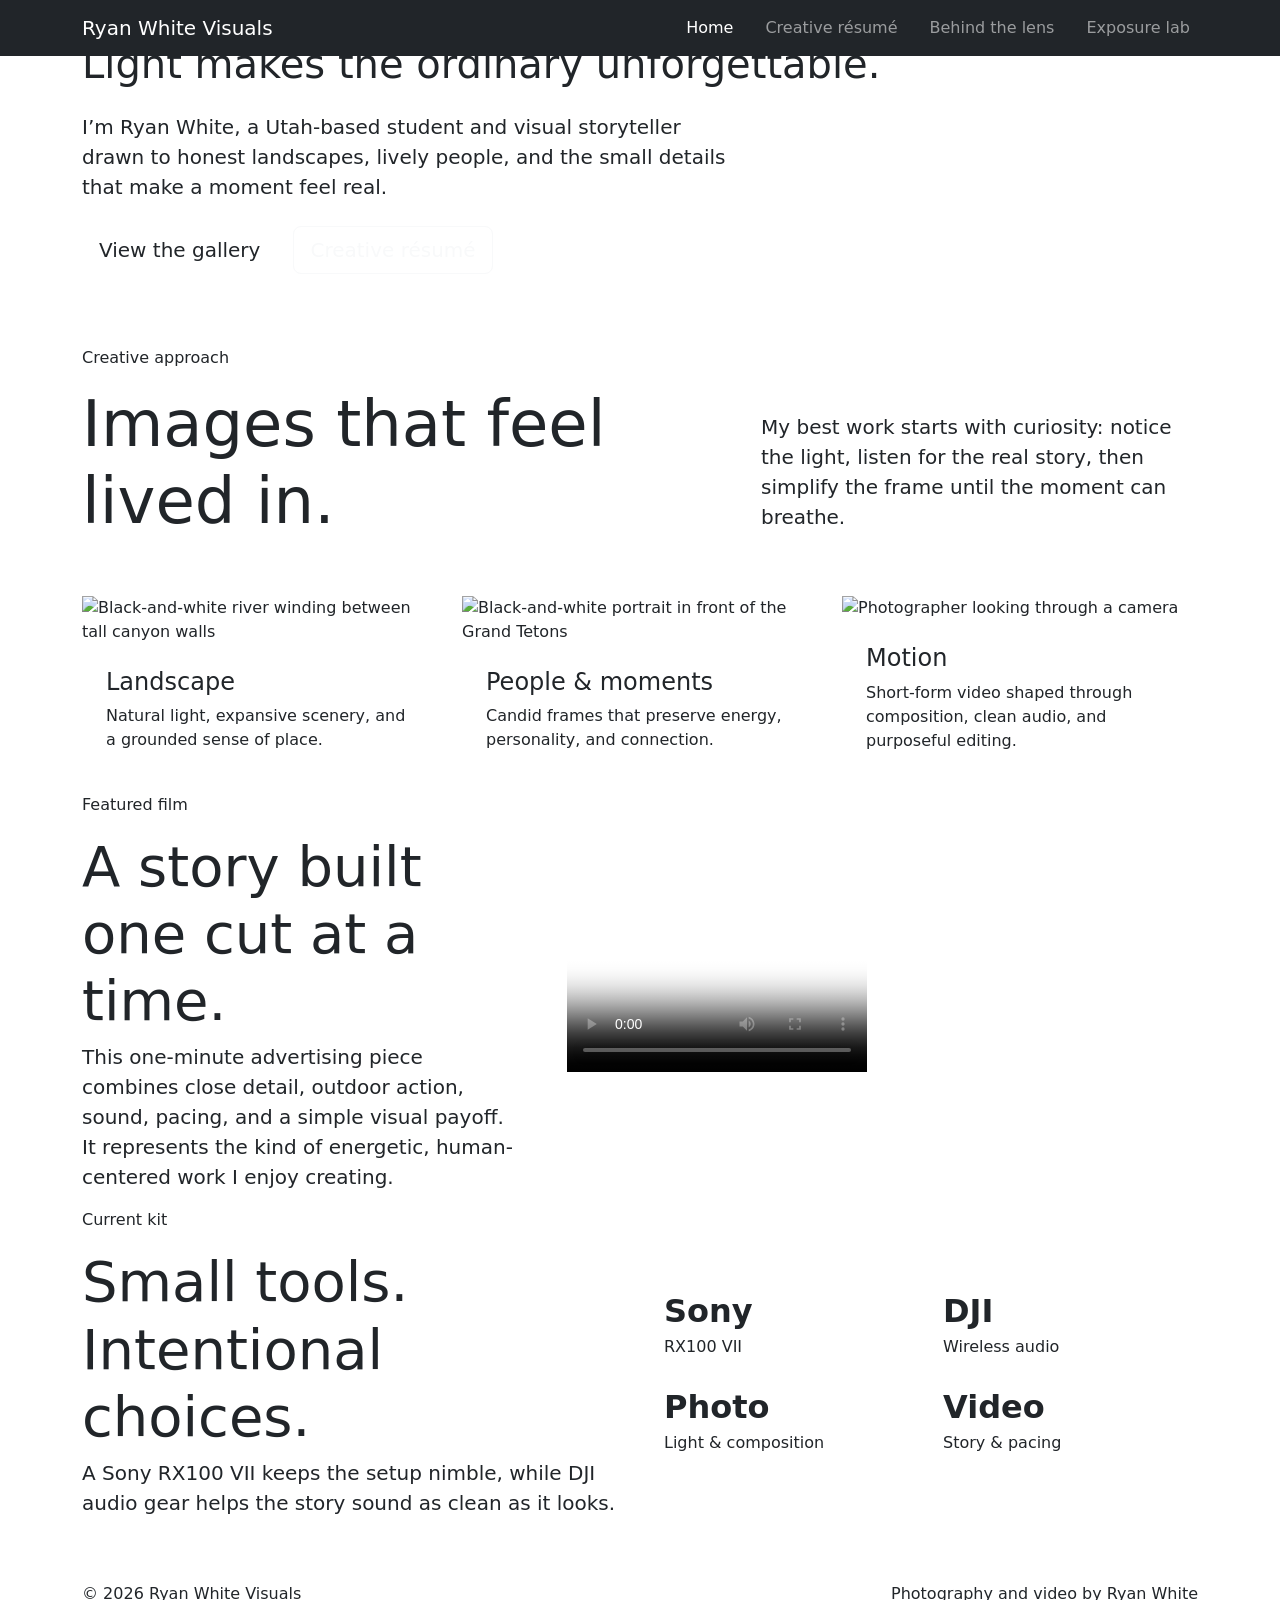
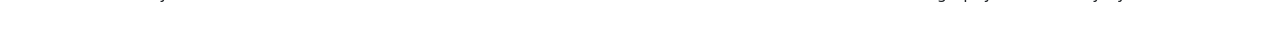
==== index.html @ 36de64af "Add files via upload" ====
<!doctype html>
<html lang="en">
<head>
  <meta charset="utf-8">
  <meta name="viewport" content="width=device-width, initial-scale=1">
  <meta name="description" content="Ryan White's photography and videography portfolio.">
  <title>Ryan White | Visual Storyteller</title>
  <link rel="preconnect" href="https://fonts.googleapis.com">
  <link rel="preconnect" href="https://fonts.gstatic.com" crossorigin>
  <link href="https://fonts.googleapis.com/css2?family=Cormorant+Garamond:wght@600;700&family=Inter:wght@400;600;800&display=swap" rel="stylesheet">
  <link href="https://cdn.jsdelivr.net/npm/bootstrap@5.3.3/dist/css/bootstrap.min.css" rel="stylesheet">
  <link rel="stylesheet" href="css/styles.css">
</head>
<body>
  <nav class="navbar navbar-expand-lg navbar-dark bg-dark fixed-top">
    <div class="container">
      <a class="navbar-brand" href="index.html">Ryan White Visuals</a>
      <button class="navbar-toggler" type="button" data-bs-toggle="collapse" data-bs-target="#mainNav" aria-controls="mainNav" aria-expanded="false" aria-label="Toggle navigation"><span class="navbar-toggler-icon"></span></button>
      <div class="collapse navbar-collapse" id="mainNav">
        <ul class="navbar-nav ms-auto gap-lg-3">
          <li class="nav-item"><a class="nav-link active" href="index.html">Home</a></li>
          <li class="nav-item"><a class="nav-link" href="resume.html">Creative résumé</a></li>
          <li class="nav-item"><a class="nav-link" href="scratch.html">Behind the lens</a></li>
          <li class="nav-item"><a class="nav-link" href="app.html">Exposure lab</a></li>
        </ul>
      </div>
    </div>
  </nav>

  <header class="hero">
    <div class="container pb-5 mb-4">
      <p class="eyebrow mb-3">Photography · Film · Story</p>
      <h1>Light makes the ordinary unforgettable.</h1>
      <p class="lead mt-4 col-lg-7">I’m Ryan White, a Utah-based student and visual storyteller drawn to honest landscapes, lively people, and the small details that make a moment feel real.</p>
      <div class="d-flex flex-wrap gap-3 mt-4">
        <a class="btn btn-rust btn-lg" href="scratch.html#gallery">View the gallery</a>
        <a class="btn btn-outline-light btn-lg" href="resume.html">Creative résumé</a>
      </div>
    </div>
  </header>

  <main>
    <section class="section-pad">
      <div class="container">
        <div class="row g-5 align-items-end mb-5">
          <div class="col-lg-7"><p class="eyebrow">Creative approach</p><h2 class="display-3 display-serif">Images that feel lived in.</h2></div>
          <div class="col-lg-5"><p class="lead">My best work starts with curiosity: notice the light, listen for the real story, then simplify the frame until the moment can breathe.</p></div>
        </div>
        <div class="row g-4">
          <div class="col-md-4"><article class="project-card"><img src="assets/canyon-river.jpg" class="card-img-top" alt="Black-and-white river winding between tall canyon walls"><div class="card-body p-4"><h3 class="h4">Landscape</h3><p>Natural light, expansive scenery, and a grounded sense of place.</p></div></article></div>
          <div class="col-md-4"><article class="project-card"><img src="assets/teton-portrait.jpg" class="card-img-top" alt="Black-and-white portrait in front of the Grand Tetons"><div class="card-body p-4"><h3 class="h4">People & moments</h3><p>Candid frames that preserve energy, personality, and connection.</p></div></article></div>
          <div class="col-md-4"><article class="project-card"><img src="assets/photographer.jpg" class="card-img-top" alt="Photographer looking through a camera"><div class="card-body p-4"><h3 class="h4">Motion</h3><p>Short-form video shaped through composition, clean audio, and purposeful editing.</p></div></article></div>
        </div>
      </div>
    </section>

    <section class="section-pad dark-section">
      <div class="container">
        <div class="row g-5 align-items-center">
          <div class="col-lg-5"><p class="eyebrow">Featured film</p><h2 class="display-4 display-serif">A story built one cut at a time.</h2><p class="lead">This one-minute advertising piece combines close detail, outdoor action, sound, pacing, and a simple visual payoff. It represents the kind of energetic, human-centered work I enjoy creating.</p></div>
          <div class="col-lg-7"><div class="film-frame"><video controls preload="metadata" poster="assets/canyon-river.jpg"><source src="assets/adventure-film.mp4" type="video/mp4">Your browser does not support embedded video.</video></div></div>
        </div>
      </div>
    </section>

    <section class="section-pad">
      <div class="container">
        <div class="row g-5 align-items-center">
          <div class="col-lg-6"><p class="eyebrow">Current kit</p><h2 class="display-4 display-serif">Small tools. Intentional choices.</h2><p class="lead">A Sony RX100 VII keeps the setup nimble, while DJI audio gear helps the story sound as clean as it looks.</p></div>
          <div class="col-lg-6"><div class="row g-4"><div class="col-6 metric"><div class="fs-2 fw-bold">Sony</div><div>RX100 VII</div></div><div class="col-6 metric"><div class="fs-2 fw-bold">DJI</div><div>Wireless audio</div></div><div class="col-6 metric"><div class="fs-2 fw-bold">Photo</div><div>Light & composition</div></div><div class="col-6 metric"><div class="fs-2 fw-bold">Video</div><div>Story & pacing</div></div></div></div>
        </div>
      </div>
    </section>
  </main>

  <footer class="py-5"><div class="container d-flex flex-wrap justify-content-between gap-3"><span>© 2026 Ryan White Visuals</span><span>Photography and video by Ryan White</span></div></footer>
  <script src="https://cdn.jsdelivr.net/npm/bootstrap@5.3.3/dist/js/bootstrap.bundle.min.js"></script>
</body>
</html>
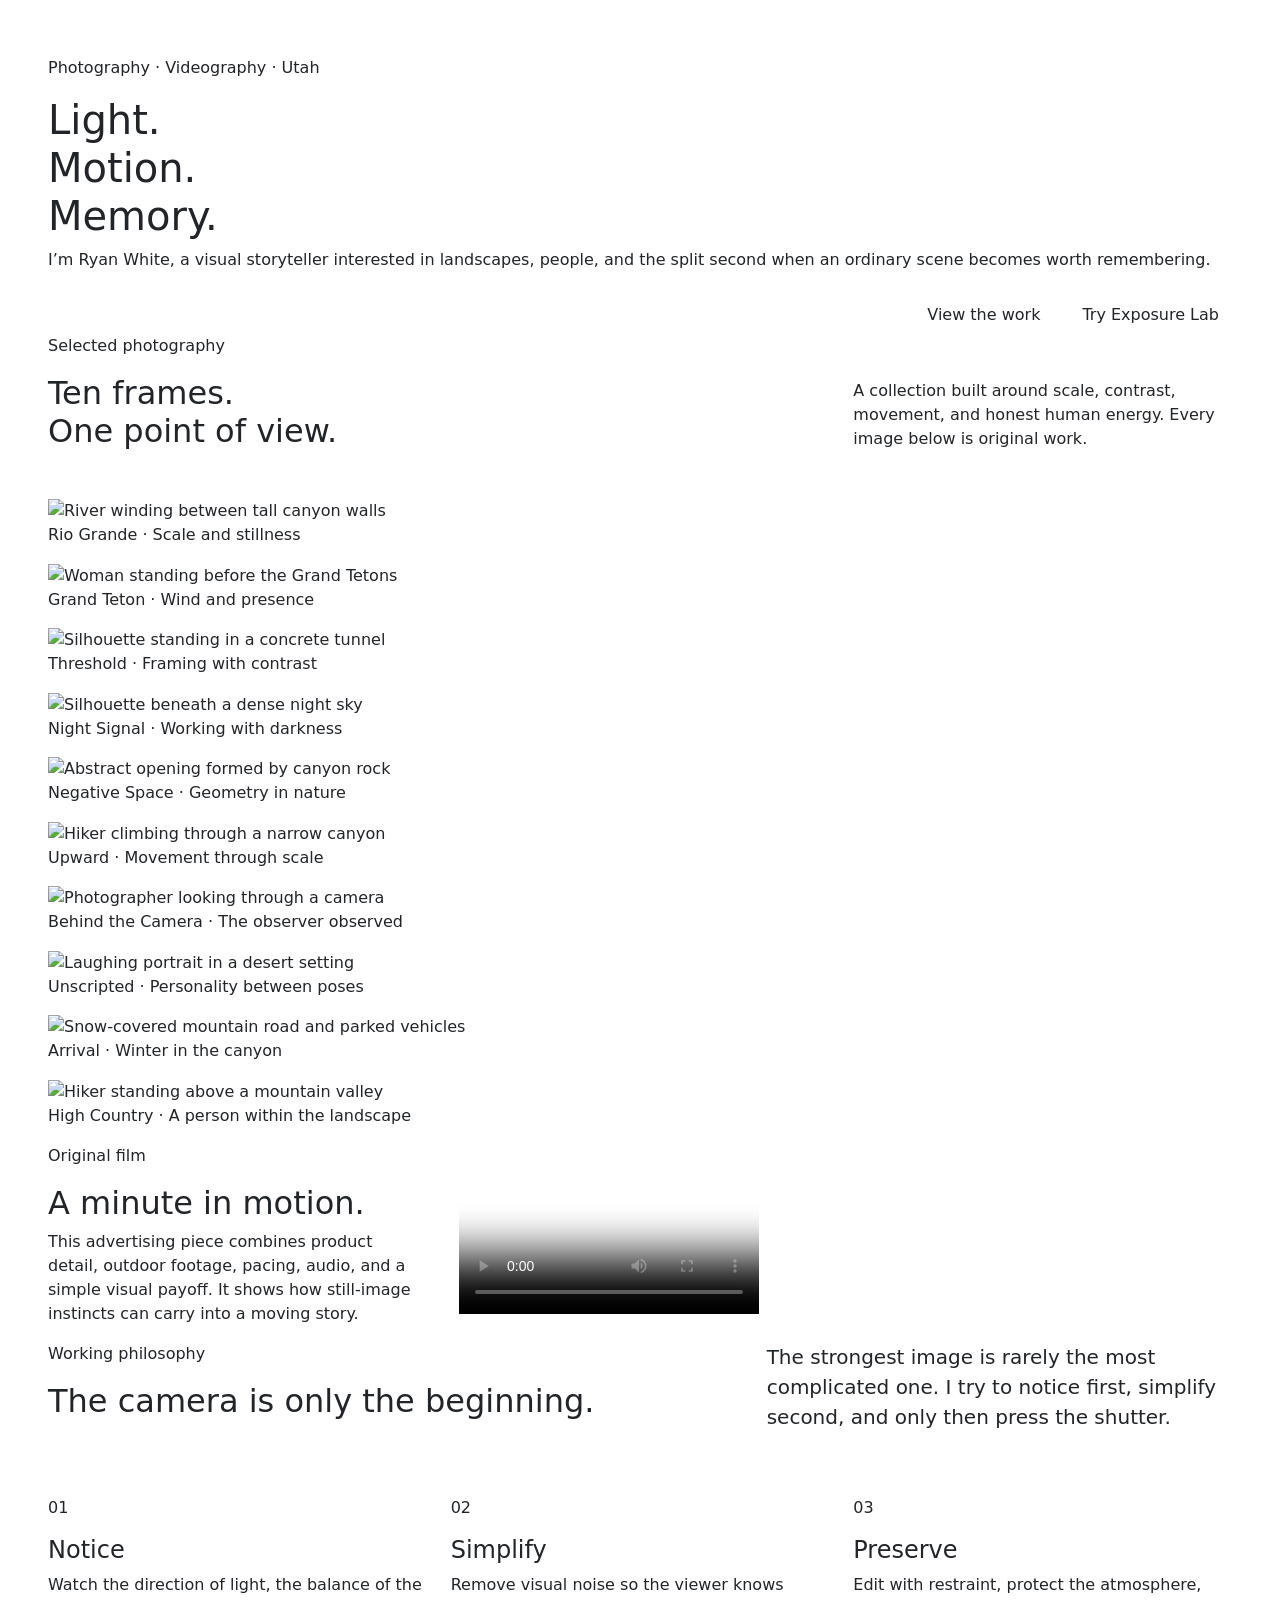
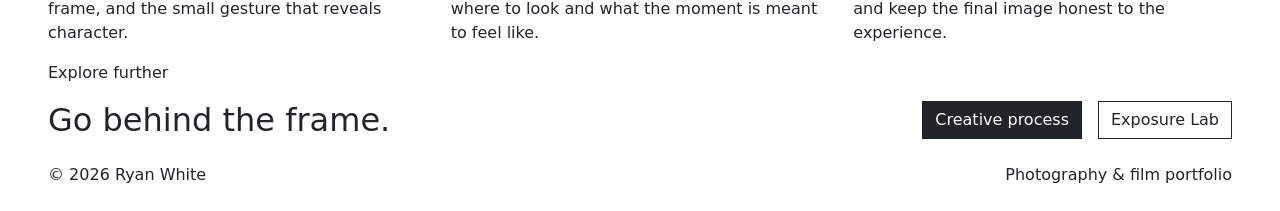
==== commit c04e53dc: "Add files via upload" ====
--- a/index.html
+++ b/index.html
@@ -3,77 +3,120 @@
 <head>
   <meta charset="utf-8">
   <meta name="viewport" content="width=device-width, initial-scale=1">
-  <meta name="description" content="Ryan White's photography and videography portfolio.">
-  <title>Ryan White | Visual Storyteller</title>
+  <meta name="description" content="Ryan White's black-and-white photography and videography portfolio.">
+  <title>Ryan White | Photography & Film</title>
   <link rel="preconnect" href="https://fonts.googleapis.com">
   <link rel="preconnect" href="https://fonts.gstatic.com" crossorigin>
-  <link href="https://fonts.googleapis.com/css2?family=Cormorant+Garamond:wght@600;700&family=Inter:wght@400;600;800&display=swap" rel="stylesheet">
+  <link href="https://fonts.googleapis.com/css2?family=Bodoni+Moda:opsz,wght@6..96,500;6..96,600&family=Inter:wght@400;600;800&display=swap" rel="stylesheet">
   <link href="https://cdn.jsdelivr.net/npm/bootstrap@5.3.3/dist/css/bootstrap.min.css" rel="stylesheet">
   <link rel="stylesheet" href="css/styles.css">
 </head>
 <body>
-  <nav class="navbar navbar-expand-lg navbar-dark bg-dark fixed-top">
-    <div class="container">
-      <a class="navbar-brand" href="index.html">Ryan White Visuals</a>
+  <nav class="navbar navbar-expand-lg navbar-dark site-nav">
+    <div class="container-fluid px-lg-5">
+      <a class="navbar-brand" href="index.html">RYAN WHITE</a>
       <button class="navbar-toggler" type="button" data-bs-toggle="collapse" data-bs-target="#mainNav" aria-controls="mainNav" aria-expanded="false" aria-label="Toggle navigation"><span class="navbar-toggler-icon"></span></button>
       <div class="collapse navbar-collapse" id="mainNav">
-        <ul class="navbar-nav ms-auto gap-lg-3">
-          <li class="nav-item"><a class="nav-link active" href="index.html">Home</a></li>
-          <li class="nav-item"><a class="nav-link" href="resume.html">Creative résumé</a></li>
-          <li class="nav-item"><a class="nav-link" href="scratch.html">Behind the lens</a></li>
-          <li class="nav-item"><a class="nav-link" href="app.html">Exposure lab</a></li>
+        <ul class="navbar-nav ms-auto gap-lg-4">
+          <li class="nav-item"><a class="nav-link active" href="index.html">Portfolio</a></li>
+          <li class="nav-item"><a class="nav-link" href="resume.html">Résumé</a></li>
+          <li class="nav-item"><a class="nav-link" href="scratch.html">Process</a></li>
+          <li class="nav-item"><a class="nav-link" href="app.html">Exposure Lab</a></li>
         </ul>
       </div>
     </div>
   </nav>
 
   <header class="hero">
-    <div class="container pb-5 mb-4">
-      <p class="eyebrow mb-3">Photography · Film · Story</p>
-      <h1>Light makes the ordinary unforgettable.</h1>
-      <p class="lead mt-4 col-lg-7">I’m Ryan White, a Utah-based student and visual storyteller drawn to honest landscapes, lively people, and the small details that make a moment feel real.</p>
-      <div class="d-flex flex-wrap gap-3 mt-4">
-        <a class="btn btn-rust btn-lg" href="scratch.html#gallery">View the gallery</a>
-        <a class="btn btn-outline-light btn-lg" href="resume.html">Creative résumé</a>
+    <div class="container-fluid px-lg-5 hero-copy">
+      <p class="eyebrow">Photography · Videography · Utah</p>
+      <h1>Light.<br>Motion.<br>Memory.</h1>
+      <p class="hero-intro">I’m Ryan White, a visual storyteller interested in landscapes, people, and the split second when an ordinary scene becomes worth remembering.</p>
+      <div class="d-flex flex-wrap justify-content-end gap-3 mt-4">
+        <a class="btn btn-white" href="#work">View the work</a>
+        <a class="btn btn-outline-white" href="app.html">Try Exposure Lab</a>
       </div>
     </div>
   </header>
 
   <main>
-    <section class="section-pad">
-      <div class="container">
-        <div class="row g-5 align-items-end mb-5">
-          <div class="col-lg-7"><p class="eyebrow">Creative approach</p><h2 class="display-3 display-serif">Images that feel lived in.</h2></div>
-          <div class="col-lg-5"><p class="lead">My best work starts with curiosity: notice the light, listen for the real story, then simplify the frame until the moment can breathe.</p></div>
+    <section class="section-pad" id="work">
+      <div class="container-fluid px-lg-5">
+        <div class="row g-4 align-items-end mb-5">
+          <div class="col-lg-8"><p class="eyebrow">Selected photography</p><h2 class="display-editorial mb-0">Ten frames.<br>One point of view.</h2></div>
+          <div class="col-lg-4"><p class="text-soft mb-0">A collection built around scale, contrast, movement, and honest human energy. Every image below is original work.</p></div>
         </div>
-        <div class="row g-4">
-          <div class="col-md-4"><article class="project-card"><img src="assets/canyon-river.jpg" class="card-img-top" alt="Black-and-white river winding between tall canyon walls"><div class="card-body p-4"><h3 class="h4">Landscape</h3><p>Natural light, expansive scenery, and a grounded sense of place.</p></div></article></div>
-          <div class="col-md-4"><article class="project-card"><img src="assets/teton-portrait.jpg" class="card-img-top" alt="Black-and-white portrait in front of the Grand Tetons"><div class="card-body p-4"><h3 class="h4">People & moments</h3><p>Candid frames that preserve energy, personality, and connection.</p></div></article></div>
-          <div class="col-md-4"><article class="project-card"><img src="assets/photographer.jpg" class="card-img-top" alt="Photographer looking through a camera"><div class="card-body p-4"><h3 class="h4">Motion</h3><p>Short-form video shaped through composition, clean audio, and purposeful editing.</p></div></article></div>
+
+        <div class="portfolio-grid">
+          <figure class="portfolio-item wide"><img src="assets/canyon-river.jpg" alt="River winding between tall canyon walls"><figcaption>Rio Grande · Scale and stillness</figcaption></figure>
+          <figure class="portfolio-item narrow"><img src="assets/teton-portrait.jpg" alt="Woman standing before the Grand Tetons"><figcaption>Grand Teton · Wind and presence</figcaption></figure>
+
+          <figure class="portfolio-item narrow"><img src="assets/tunnel-silhouette.jpg" alt="Silhouette standing in a concrete tunnel"><figcaption>Threshold · Framing with contrast</figcaption></figure>
+          <figure class="portfolio-item wide"><img src="assets/starfield.jpg" alt="Silhouette beneath a dense night sky"><figcaption>Night Signal · Working with darkness</figcaption></figure>
+
+          <figure class="portfolio-item half"><img src="assets/rock-abstract.jpg" alt="Abstract opening formed by canyon rock"><figcaption>Negative Space · Geometry in nature</figcaption></figure>
+          <figure class="portfolio-item half"><img src="assets/canyon-hike.jpg" alt="Hiker climbing through a narrow canyon"><figcaption>Upward · Movement through scale</figcaption></figure>
+
+          <figure class="portfolio-item wide"><img src="assets/photographer.jpg" alt="Photographer looking through a camera"><figcaption>Behind the Camera · The observer observed</figcaption></figure>
+          <figure class="portfolio-item narrow"><img src="assets/desert-portrait.jpg" alt="Laughing portrait in a desert setting"><figcaption>Unscripted · Personality between poses</figcaption></figure>
+
+          <figure class="portfolio-item narrow"><img class="top" src="assets/winter-road.jpg" alt="Snow-covered mountain road and parked vehicles"><figcaption>Arrival · Winter in the canyon</figcaption></figure>
+          <figure class="portfolio-item wide"><img class="low" src="assets/mountain-portrait.jpg" alt="Hiker standing above a mountain valley"><figcaption>High Country · A person within the landscape</figcaption></figure>
         </div>
       </div>
     </section>
 
-    <section class="section-pad dark-section">
-      <div class="container">
+    <section class="section-pad section-line" id="film">
+      <div class="container-fluid px-lg-5">
         <div class="row g-5 align-items-center">
-          <div class="col-lg-5"><p class="eyebrow">Featured film</p><h2 class="display-4 display-serif">A story built one cut at a time.</h2><p class="lead">This one-minute advertising piece combines close detail, outdoor action, sound, pacing, and a simple visual payoff. It represents the kind of energetic, human-centered work I enjoy creating.</p></div>
-          <div class="col-lg-7"><div class="film-frame"><video controls preload="metadata" poster="assets/canyon-river.jpg"><source src="assets/adventure-film.mp4" type="video/mp4">Your browser does not support embedded video.</video></div></div>
+          <div class="col-lg-4">
+            <p class="eyebrow">Original film</p>
+            <h2 class="display-editorial">A minute in motion.</h2>
+            <p class="text-soft">This advertising piece combines product detail, outdoor footage, pacing, audio, and a simple visual payoff. It shows how still-image instincts can carry into a moving story.</p>
+          </div>
+          <div class="col-lg-8">
+            <div class="film-shell">
+              <video controls preload="metadata" poster="assets/canyon-river.jpg">
+                <source src="assets/adventure-film.mp4" type="video/mp4">
+                Your browser does not support embedded video.
+              </video>
+            </div>
+          </div>
         </div>
       </div>
     </section>
 
-    <section class="section-pad">
-      <div class="container">
-        <div class="row g-5 align-items-center">
-          <div class="col-lg-6"><p class="eyebrow">Current kit</p><h2 class="display-4 display-serif">Small tools. Intentional choices.</h2><p class="lead">A Sony RX100 VII keeps the setup nimble, while DJI audio gear helps the story sound as clean as it looks.</p></div>
-          <div class="col-lg-6"><div class="row g-4"><div class="col-6 metric"><div class="fs-2 fw-bold">Sony</div><div>RX100 VII</div></div><div class="col-6 metric"><div class="fs-2 fw-bold">DJI</div><div>Wireless audio</div></div><div class="col-6 metric"><div class="fs-2 fw-bold">Photo</div><div>Light & composition</div></div><div class="col-6 metric"><div class="fs-2 fw-bold">Video</div><div>Story & pacing</div></div></div></div>
+    <section class="section-pad section-line">
+      <div class="container-fluid px-lg-5">
+        <div class="row g-5 mb-5">
+          <div class="col-lg-7"><p class="eyebrow">Working philosophy</p><h2 class="display-editorial">The camera is only the beginning.</h2></div>
+          <div class="col-lg-5"><p class="text-soft fs-5">The strongest image is rarely the most complicated one. I try to notice first, simplify second, and only then press the shutter.</p></div>
+        </div>
+        <div class="row g-4">
+          <div class="col-md-4 manifesto-item"><div class="manifesto-number">01</div><h3 class="h4 mt-3">Notice</h3><p class="text-soft">Watch the direction of light, the balance of the frame, and the small gesture that reveals character.</p></div>
+          <div class="col-md-4 manifesto-item"><div class="manifesto-number">02</div><h3 class="h4 mt-3">Simplify</h3><p class="text-soft">Remove visual noise so the viewer knows where to look and what the moment is meant to feel like.</p></div>
+          <div class="col-md-4 manifesto-item"><div class="manifesto-number">03</div><h3 class="h4 mt-3">Preserve</h3><p class="text-soft">Edit with restraint, protect the atmosphere, and keep the final image honest to the experience.</p></div>
+        </div>
+      </div>
+    </section>
+
+    <section class="contact-strip">
+      <div class="container-fluid px-lg-5 d-lg-flex justify-content-between align-items-end gap-5">
+        <div><p class="eyebrow">Explore further</p><h2 class="display-editorial mb-0">Go behind the frame.</h2></div>
+        <div class="d-flex flex-wrap gap-3 mt-4 mt-lg-0">
+          <a class="btn btn-dark rounded-0" href="scratch.html">Creative process</a>
+          <a class="btn btn-outline-dark rounded-0" href="app.html">Exposure Lab</a>
         </div>
       </div>
     </section>
   </main>
 
-  <footer class="py-5"><div class="container d-flex flex-wrap justify-content-between gap-3"><span>© 2026 Ryan White Visuals</span><span>Photography and video by Ryan White</span></div></footer>
+  <footer class="py-4">
+    <div class="container-fluid px-lg-5 d-flex flex-wrap justify-content-between gap-2">
+      <span>© 2026 Ryan White</span><span>Photography & film portfolio</span>
+    </div>
+  </footer>
   <script src="https://cdn.jsdelivr.net/npm/bootstrap@5.3.3/dist/js/bootstrap.bundle.min.js"></script>
 </body>
 </html>
+
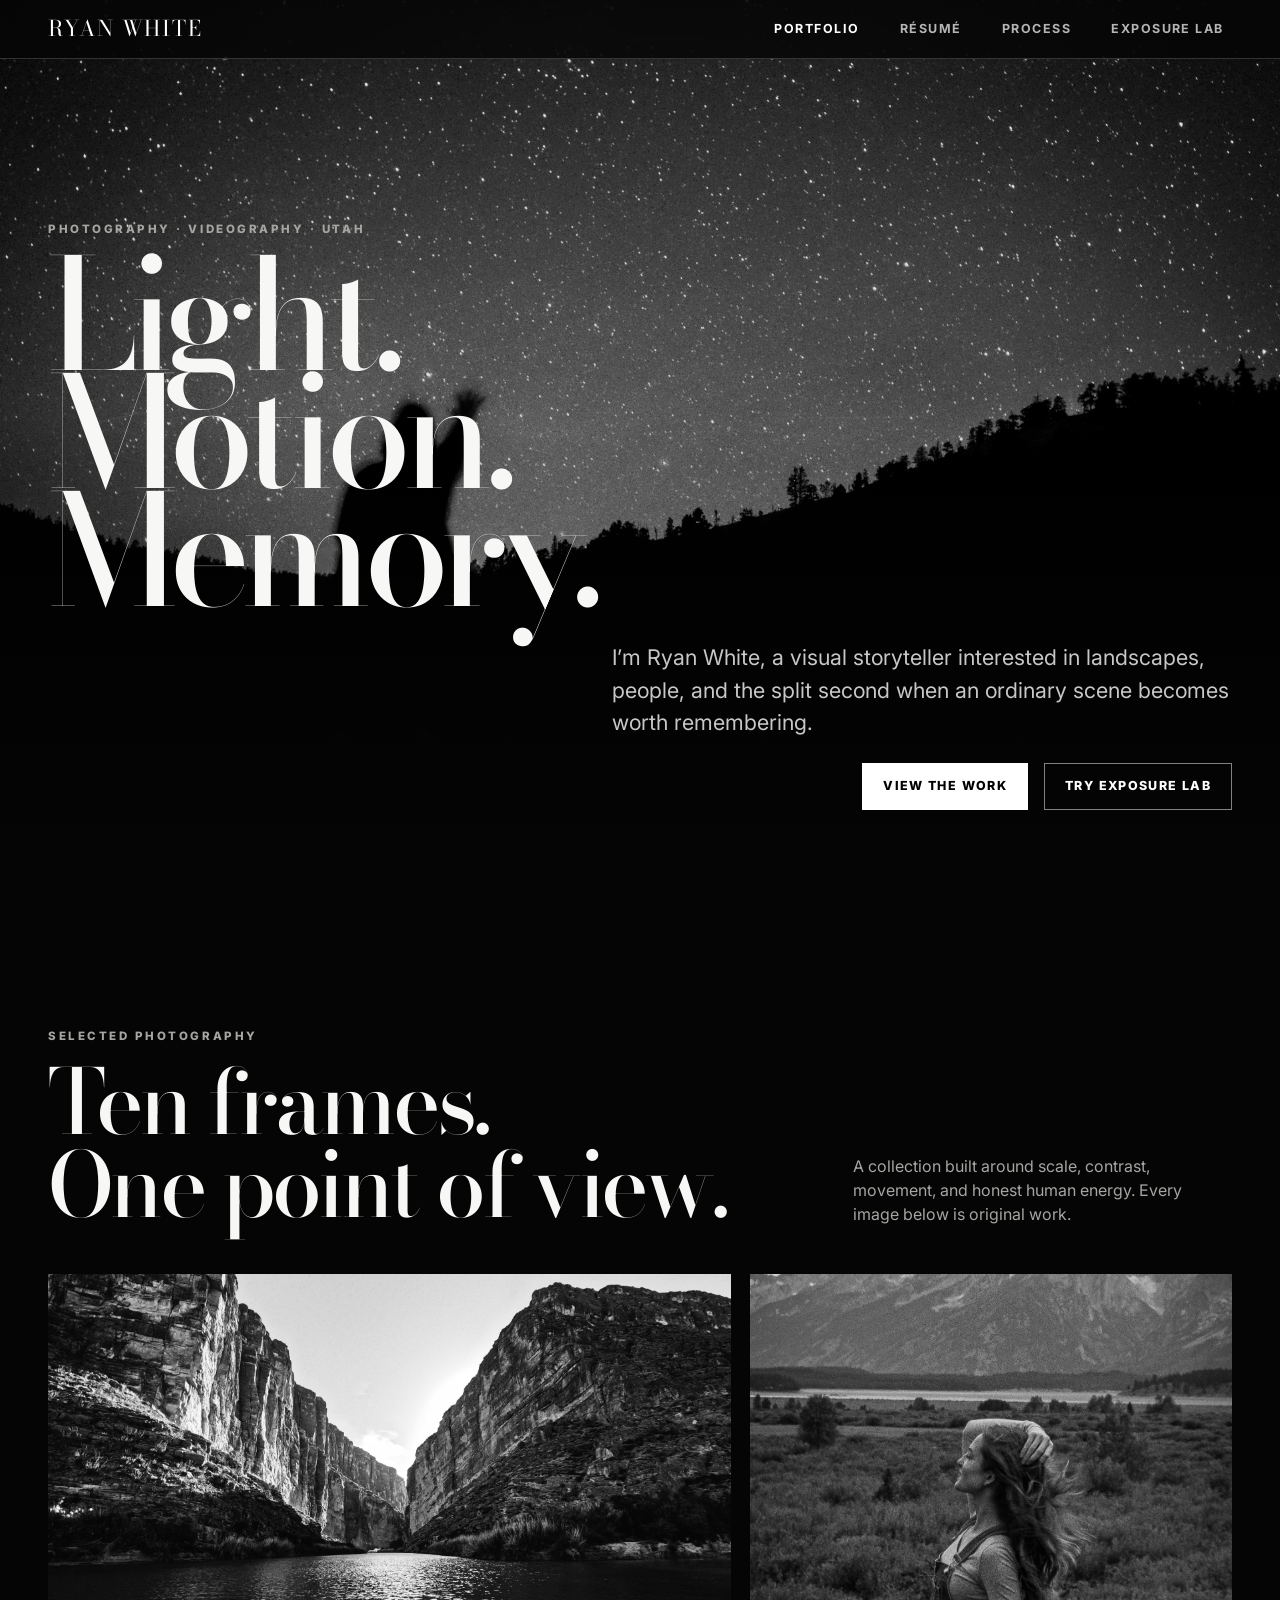
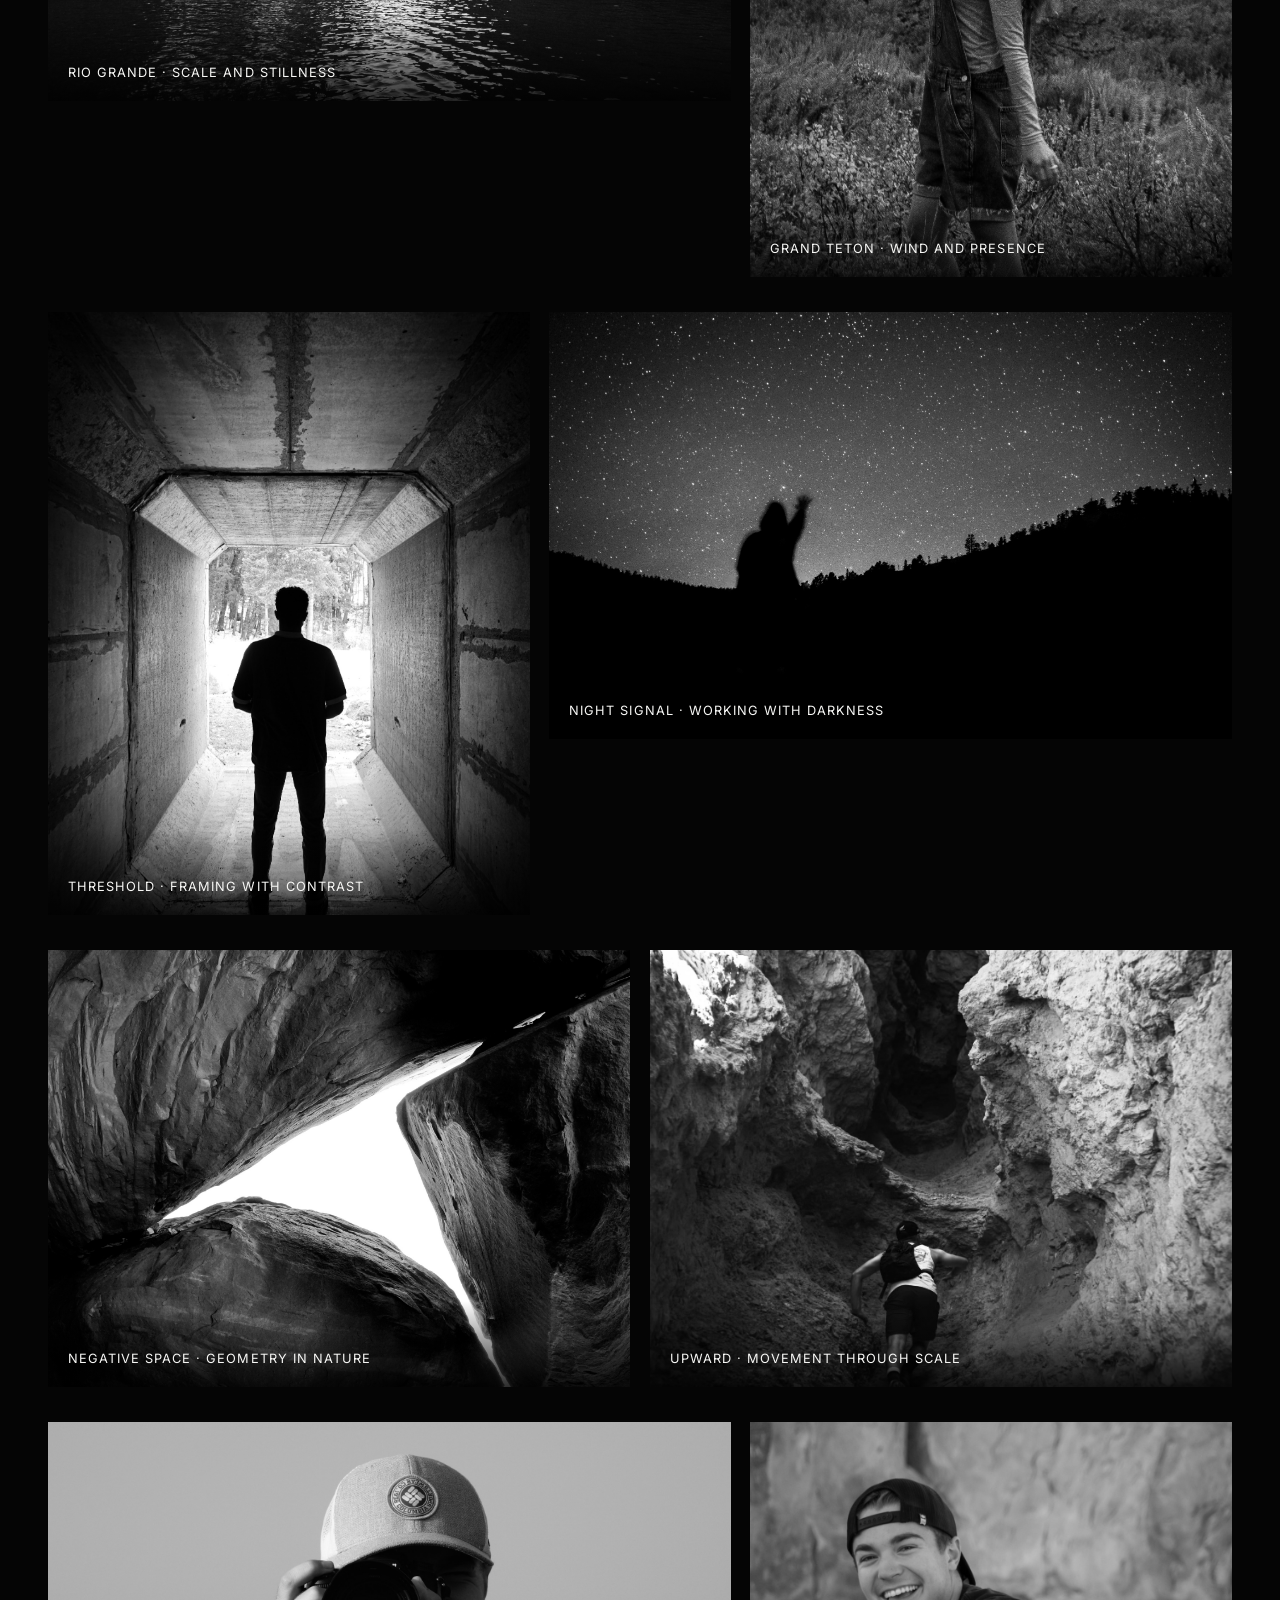
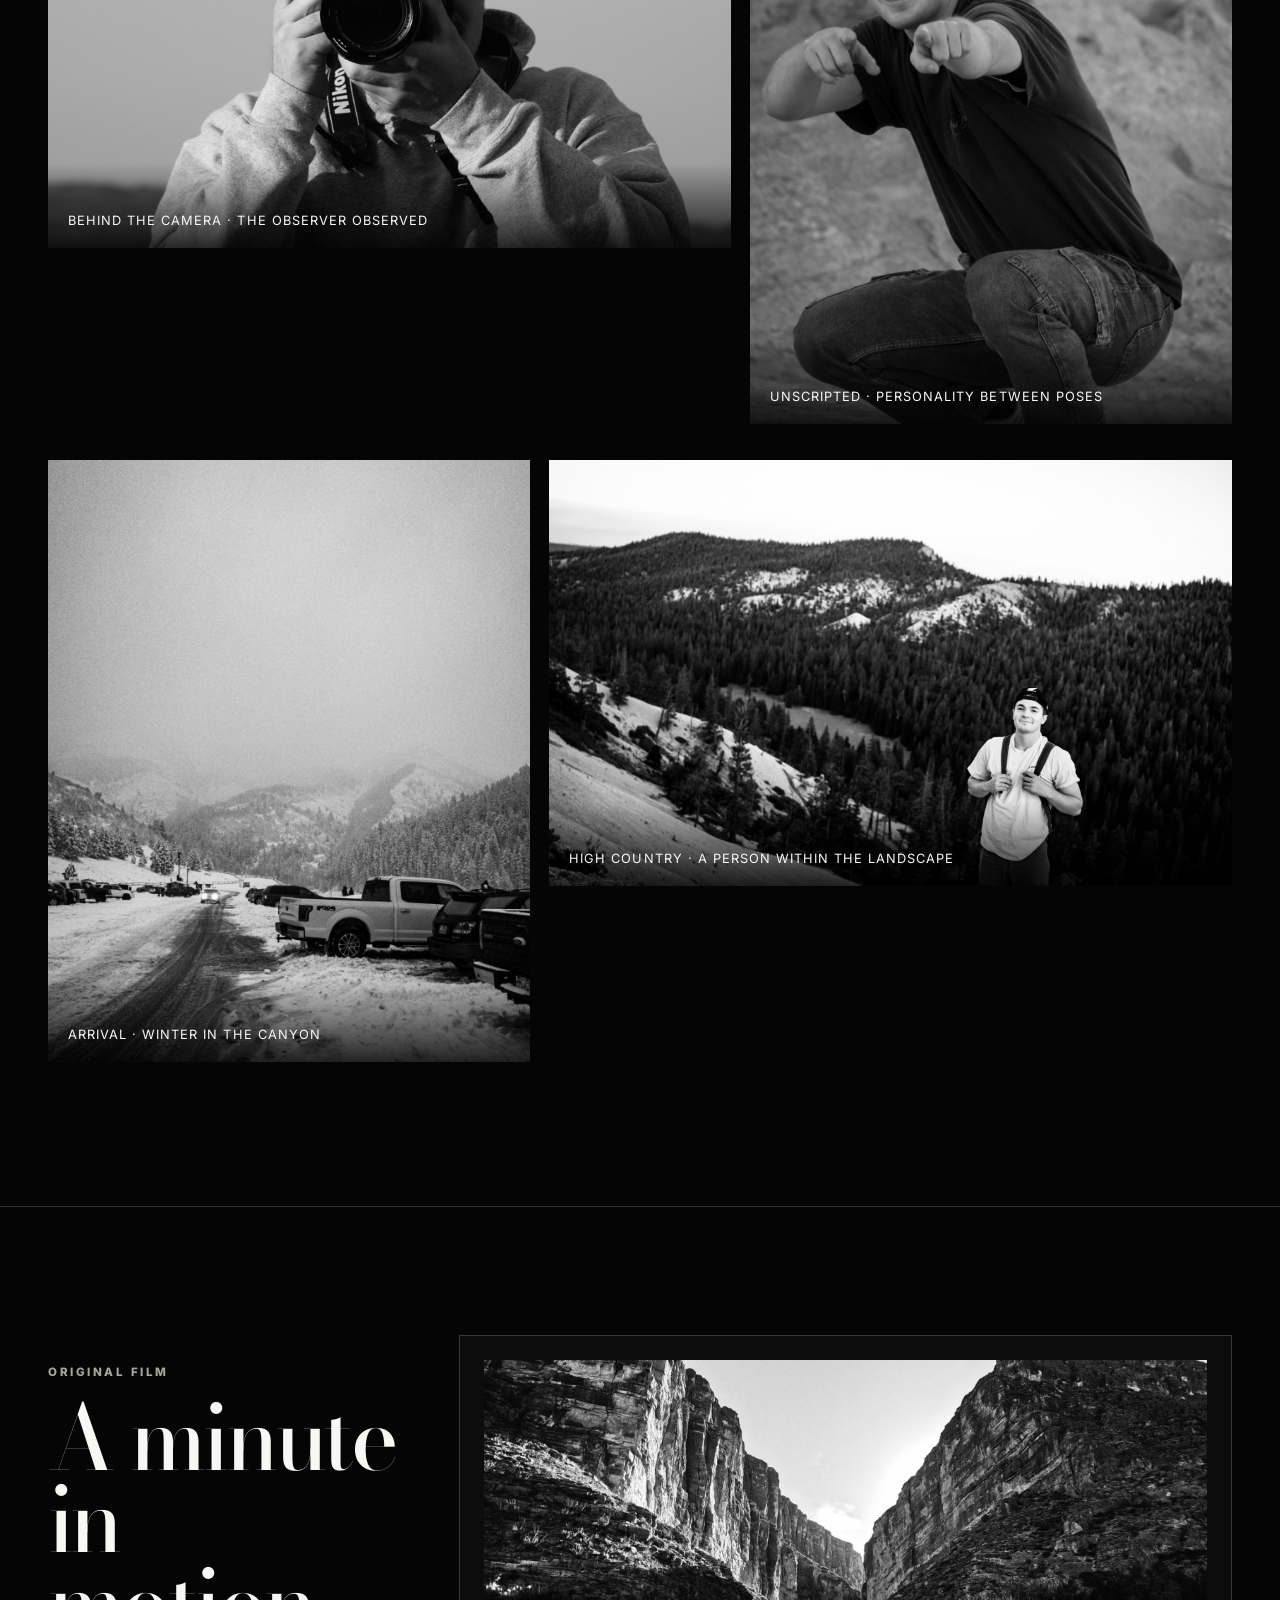
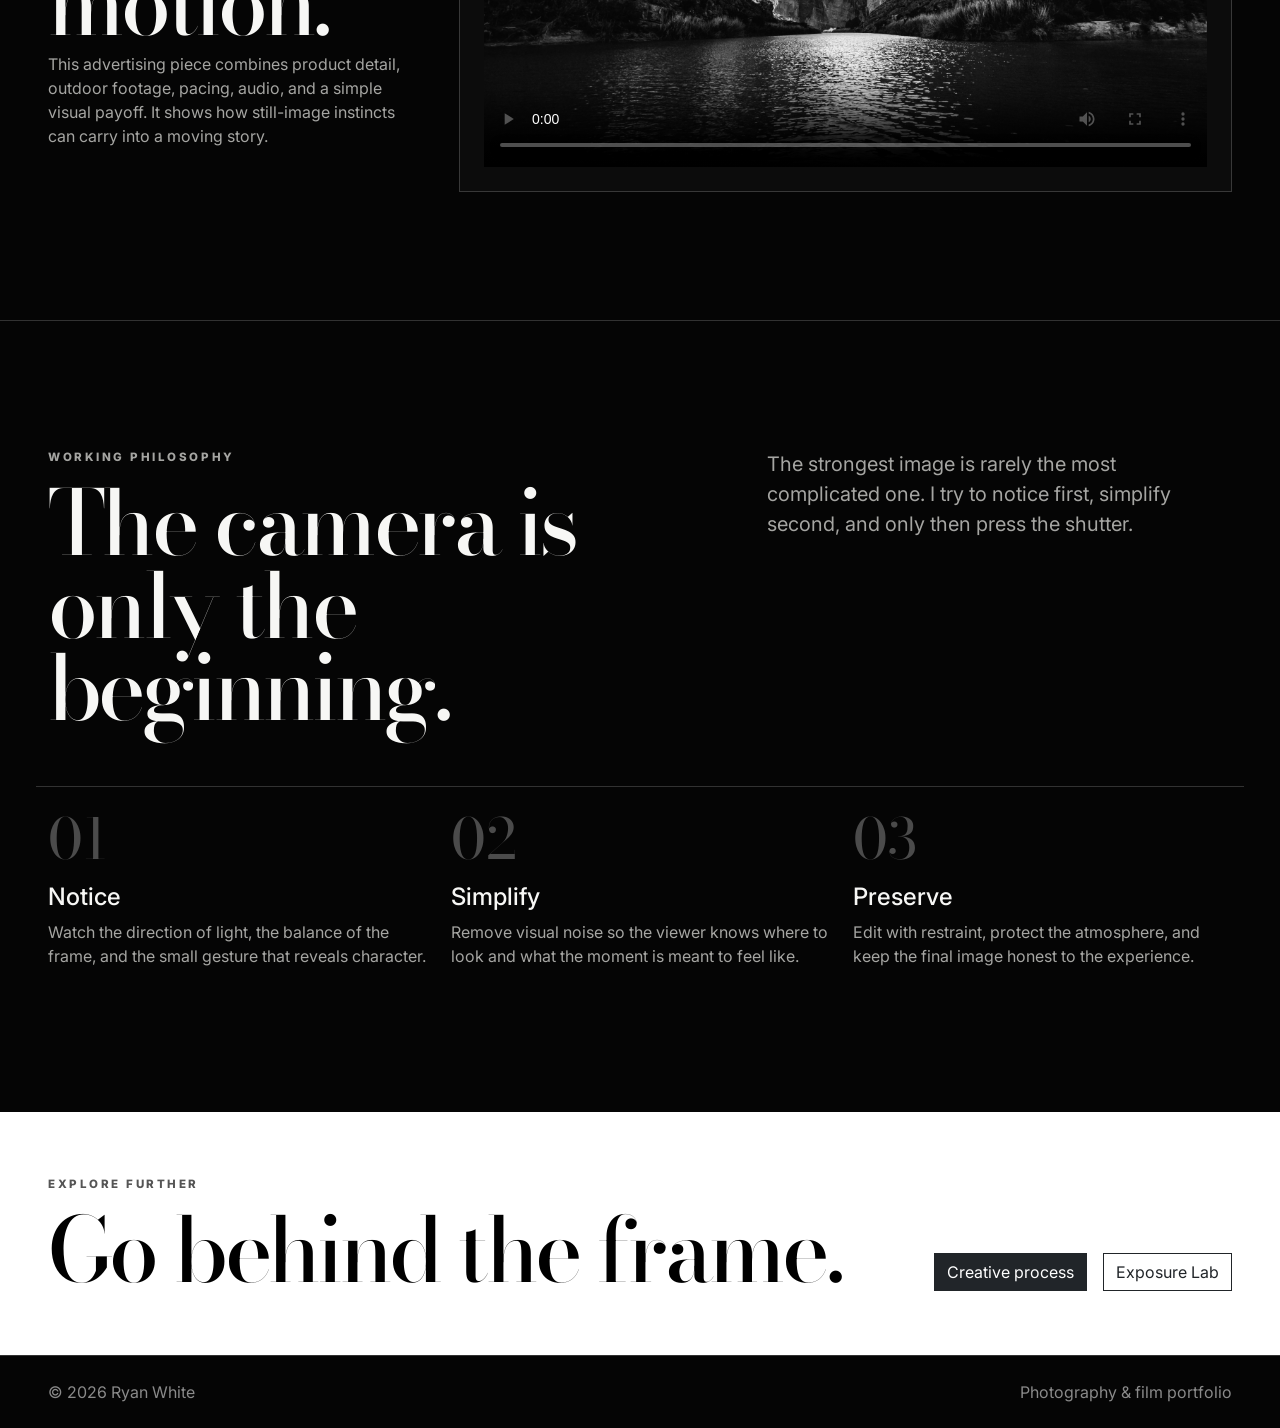
==== commit 3c7368c6: "Add files via upload" ====
--- a/index.html
+++ b/index.html
@@ -9,7 +9,7 @@
   <link rel="preconnect" href="https://fonts.gstatic.com" crossorigin>
   <link href="https://fonts.googleapis.com/css2?family=Bodoni+Moda:opsz,wght@6..96,500;6..96,600&family=Inter:wght@400;600;800&display=swap" rel="stylesheet">
   <link href="https://cdn.jsdelivr.net/npm/bootstrap@5.3.3/dist/css/bootstrap.min.css" rel="stylesheet">
-  <link rel="stylesheet" href="css/styles.css">
+  <link rel="stylesheet" href="styles.css">
 </head>
 <body>
   <nav class="navbar navbar-expand-lg navbar-dark site-nav">
@@ -48,20 +48,20 @@
         </div>
 
         <div class="portfolio-grid">
-          <figure class="portfolio-item wide"><img src="assets/canyon-river.jpg" alt="River winding between tall canyon walls"><figcaption>Rio Grande · Scale and stillness</figcaption></figure>
-          <figure class="portfolio-item narrow"><img src="assets/teton-portrait.jpg" alt="Woman standing before the Grand Tetons"><figcaption>Grand Teton · Wind and presence</figcaption></figure>
+          <figure class="portfolio-item wide"><img src="canyon-river.jpg" alt="River winding between tall canyon walls"><figcaption>Rio Grande · Scale and stillness</figcaption></figure>
+          <figure class="portfolio-item narrow"><img src="teton-portrait.jpg" alt="Woman standing before the Grand Tetons"><figcaption>Grand Teton · Wind and presence</figcaption></figure>
 
-          <figure class="portfolio-item narrow"><img src="assets/tunnel-silhouette.jpg" alt="Silhouette standing in a concrete tunnel"><figcaption>Threshold · Framing with contrast</figcaption></figure>
-          <figure class="portfolio-item wide"><img src="assets/starfield.jpg" alt="Silhouette beneath a dense night sky"><figcaption>Night Signal · Working with darkness</figcaption></figure>
+          <figure class="portfolio-item narrow"><img src="tunnel-silhouette.jpg" alt="Silhouette standing in a concrete tunnel"><figcaption>Threshold · Framing with contrast</figcaption></figure>
+          <figure class="portfolio-item wide"><img src="starfield.jpg" alt="Silhouette beneath a dense night sky"><figcaption>Night Signal · Working with darkness</figcaption></figure>
 
-          <figure class="portfolio-item half"><img src="assets/rock-abstract.jpg" alt="Abstract opening formed by canyon rock"><figcaption>Negative Space · Geometry in nature</figcaption></figure>
-          <figure class="portfolio-item half"><img src="assets/canyon-hike.jpg" alt="Hiker climbing through a narrow canyon"><figcaption>Upward · Movement through scale</figcaption></figure>
+          <figure class="portfolio-item half"><img src="rock-abstract.jpg" alt="Abstract opening formed by canyon rock"><figcaption>Negative Space · Geometry in nature</figcaption></figure>
+          <figure class="portfolio-item half"><img src="canyon-hike.jpg" alt="Hiker climbing through a narrow canyon"><figcaption>Upward · Movement through scale</figcaption></figure>
 
-          <figure class="portfolio-item wide"><img src="assets/photographer.jpg" alt="Photographer looking through a camera"><figcaption>Behind the Camera · The observer observed</figcaption></figure>
-          <figure class="portfolio-item narrow"><img src="assets/desert-portrait.jpg" alt="Laughing portrait in a desert setting"><figcaption>Unscripted · Personality between poses</figcaption></figure>
+          <figure class="portfolio-item wide"><img src="photographer.jpg" alt="Photographer looking through a camera"><figcaption>Behind the Camera · The observer observed</figcaption></figure>
+          <figure class="portfolio-item narrow"><img src="desert-portrait.jpg" alt="Laughing portrait in a desert setting"><figcaption>Unscripted · Personality between poses</figcaption></figure>
 
-          <figure class="portfolio-item narrow"><img class="top" src="assets/winter-road.jpg" alt="Snow-covered mountain road and parked vehicles"><figcaption>Arrival · Winter in the canyon</figcaption></figure>
-          <figure class="portfolio-item wide"><img class="low" src="assets/mountain-portrait.jpg" alt="Hiker standing above a mountain valley"><figcaption>High Country · A person within the landscape</figcaption></figure>
+          <figure class="portfolio-item narrow"><img class="top" src="winter-road.jpg" alt="Snow-covered mountain road and parked vehicles"><figcaption>Arrival · Winter in the canyon</figcaption></figure>
+          <figure class="portfolio-item wide"><img class="low" src="mountain-portrait.jpg" alt="Hiker standing above a mountain valley"><figcaption>High Country · A person within the landscape</figcaption></figure>
         </div>
       </div>
     </section>
@@ -76,8 +76,8 @@
           </div>
           <div class="col-lg-8">
             <div class="film-shell">
-              <video controls preload="metadata" poster="assets/canyon-river.jpg">
-                <source src="assets/adventure-film.mp4" type="video/mp4">
+              <video controls preload="metadata" poster="canyon-river.jpg">
+                <source src="adventure-film.mp4" type="video/mp4">
                 Your browser does not support embedded video.
               </video>
             </div>
--- a/styles.css
+++ b/styles.css
@@ -0,0 +1,226 @@
+:root {
+  --black: #050505;
+  --charcoal: #121212;
+  --graphite: #222;
+  --white: #f7f7f5;
+  --gray: #a5a5a2;
+  --line: rgba(255, 255, 255, .18);
+}
+
+* { box-sizing: border-box; }
+html { scroll-behavior: smooth; }
+
+body {
+  margin: 0;
+  color: var(--white);
+  background: var(--black);
+  font-family: "Inter", Arial, sans-serif;
+}
+
+a { color: inherit; }
+
+.site-nav {
+  position: fixed;
+  inset: 0 0 auto;
+  z-index: 30;
+  border-bottom: 1px solid var(--line);
+  background: rgba(5, 5, 5, .82);
+  backdrop-filter: blur(16px);
+}
+
+.navbar-brand {
+  font-family: "Bodoni Moda", Georgia, serif;
+  font-size: 1.35rem;
+  letter-spacing: .08em;
+}
+
+.nav-link {
+  color: rgba(255,255,255,.7) !important;
+  font-size: .78rem;
+  font-weight: 700;
+  letter-spacing: .12em;
+  text-transform: uppercase;
+}
+
+.nav-link:hover,
+.nav-link.active { color: white !important; }
+
+.hero {
+  position: relative;
+  min-height: 100svh;
+  display: grid;
+  align-items: end;
+  overflow: hidden;
+  background: url("starfield.jpg") center/cover no-repeat;
+}
+
+.hero::before {
+  content: "";
+  position: absolute;
+  inset: 0;
+  background: linear-gradient(180deg, rgba(0,0,0,.1) 15%, rgba(0,0,0,.12) 48%, #050505 100%);
+}
+
+.hero-copy {
+  position: relative;
+  z-index: 1;
+  padding-top: 9rem;
+  padding-bottom: clamp(3rem, 7vw, 6rem);
+}
+
+.hero h1,
+.display-editorial,
+.resume-title {
+  font-family: "Bodoni Moda", Georgia, serif;
+  font-weight: 500;
+}
+
+.hero h1 {
+  max-width: 1080px;
+  margin: 0;
+  font-size: clamp(4.2rem, 12vw, 10.5rem);
+  line-height: .77;
+  letter-spacing: -.055em;
+}
+
+.hero-intro {
+  max-width: 620px;
+  margin: 2rem 0 0 auto;
+  color: rgba(255,255,255,.78);
+  font-size: clamp(1.05rem, 2vw, 1.35rem);
+}
+
+.eyebrow {
+  margin-bottom: 1rem;
+  color: var(--gray);
+  font-size: .72rem;
+  font-weight: 800;
+  letter-spacing: .22em;
+  text-transform: uppercase;
+}
+
+.section-pad { padding: clamp(5rem, 10vw, 9rem) 0; }
+.section-line { border-top: 1px solid var(--line); }
+.text-soft { color: var(--gray); }
+
+.display-editorial {
+  font-size: clamp(3rem, 7vw, 6.7rem);
+  line-height: .92;
+  letter-spacing: -.04em;
+}
+
+.btn-white,
+.btn-outline-white {
+  padding: .85rem 1.25rem;
+  border-radius: 0;
+  font-size: .78rem;
+  font-weight: 800;
+  letter-spacing: .11em;
+  text-transform: uppercase;
+}
+
+.btn-white { color: black; background: white; border-color: white; }
+.btn-white:hover { color: white; background: transparent; }
+.btn-outline-white { color: white; border: 1px solid rgba(255,255,255,.5); }
+.btn-outline-white:hover { color: black; background: white; border-color: white; }
+
+.portfolio-grid {
+  display: grid;
+  grid-template-columns: repeat(12, 1fr);
+  gap: clamp(.8rem, 1.5vw, 1.4rem);
+}
+
+.portfolio-item {
+  position: relative;
+  min-height: 340px;
+  overflow: hidden;
+  background: var(--charcoal);
+}
+
+.portfolio-item img {
+  width: 100%;
+  height: 100%;
+  display: block;
+  object-fit: cover;
+  filter: grayscale(1);
+  transition: transform .6s cubic-bezier(.2,.7,.2,1), filter .5s ease;
+}
+
+.portfolio-item:hover img { transform: scale(1.025); filter: grayscale(.15); }
+
+.portfolio-item figcaption {
+  position: absolute;
+  inset: auto 0 0;
+  padding: 3rem 1.25rem 1.15rem;
+  background: linear-gradient(transparent, rgba(0,0,0,.82));
+  font-size: .8rem;
+  letter-spacing: .08em;
+  text-transform: uppercase;
+}
+
+.portfolio-item.wide { grid-column: span 7; aspect-ratio: 16 / 10; }
+.portfolio-item.narrow { grid-column: span 5; aspect-ratio: 4 / 5; }
+.portfolio-item.half { grid-column: span 6; aspect-ratio: 4 / 3; }
+.portfolio-item img.top { object-position: center 25%; }
+.portfolio-item img.low { object-position: center 70%; }
+
+.film-shell {
+  padding: clamp(1rem, 2vw, 1.5rem);
+  border: 1px solid var(--line);
+  background: #0c0c0c;
+}
+
+.film-shell video {
+  width: 100%;
+  display: block;
+  aspect-ratio: 16 / 9;
+  object-fit: cover;
+  background: black;
+}
+
+.manifesto-number {
+  font-family: "Bodoni Moda", Georgia, serif;
+  color: #4b4b4b;
+  font-size: 3.5rem;
+  line-height: 1;
+}
+
+.manifesto-item { padding-top: 1.5rem; border-top: 1px solid var(--line); }
+
+.contact-strip {
+  padding: 4rem 0;
+  color: black;
+  background: white;
+}
+
+.contact-strip .eyebrow { color: #555; }
+
+.resume-shell {
+  max-width: 1080px;
+  margin: 9rem auto 5rem;
+  padding: clamp(1.5rem, 5vw, 4.5rem);
+  border: 1px solid var(--line);
+  background: #0d0d0d;
+}
+
+.resume-title {
+  margin: 0;
+  font-size: clamp(4rem, 10vw, 8rem);
+  line-height: .8;
+  letter-spacing: -.05em;
+}
+
+.resume-section { padding-top: 2rem; border-top: 1px solid var(--line); }
+.resume-item + .resume-item { margin-top: 2rem; }
+.skill-pill { display: inline-block; margin: .25rem; padding: .5rem .75rem; border: 1px solid #555; }
+
+footer { color: #8a8a8a; background: #050505; border-top: 1px solid var(--line); }
+
+@media (max-width: 767px) {
+  .hero h1 { font-size: clamp(4rem, 23vw, 7rem); }
+  .hero-intro { margin-left: 0; }
+  .portfolio-item.wide,
+  .portfolio-item.narrow,
+  .portfolio-item.half { grid-column: 1 / -1; aspect-ratio: auto; min-height: 460px; }
+}
+
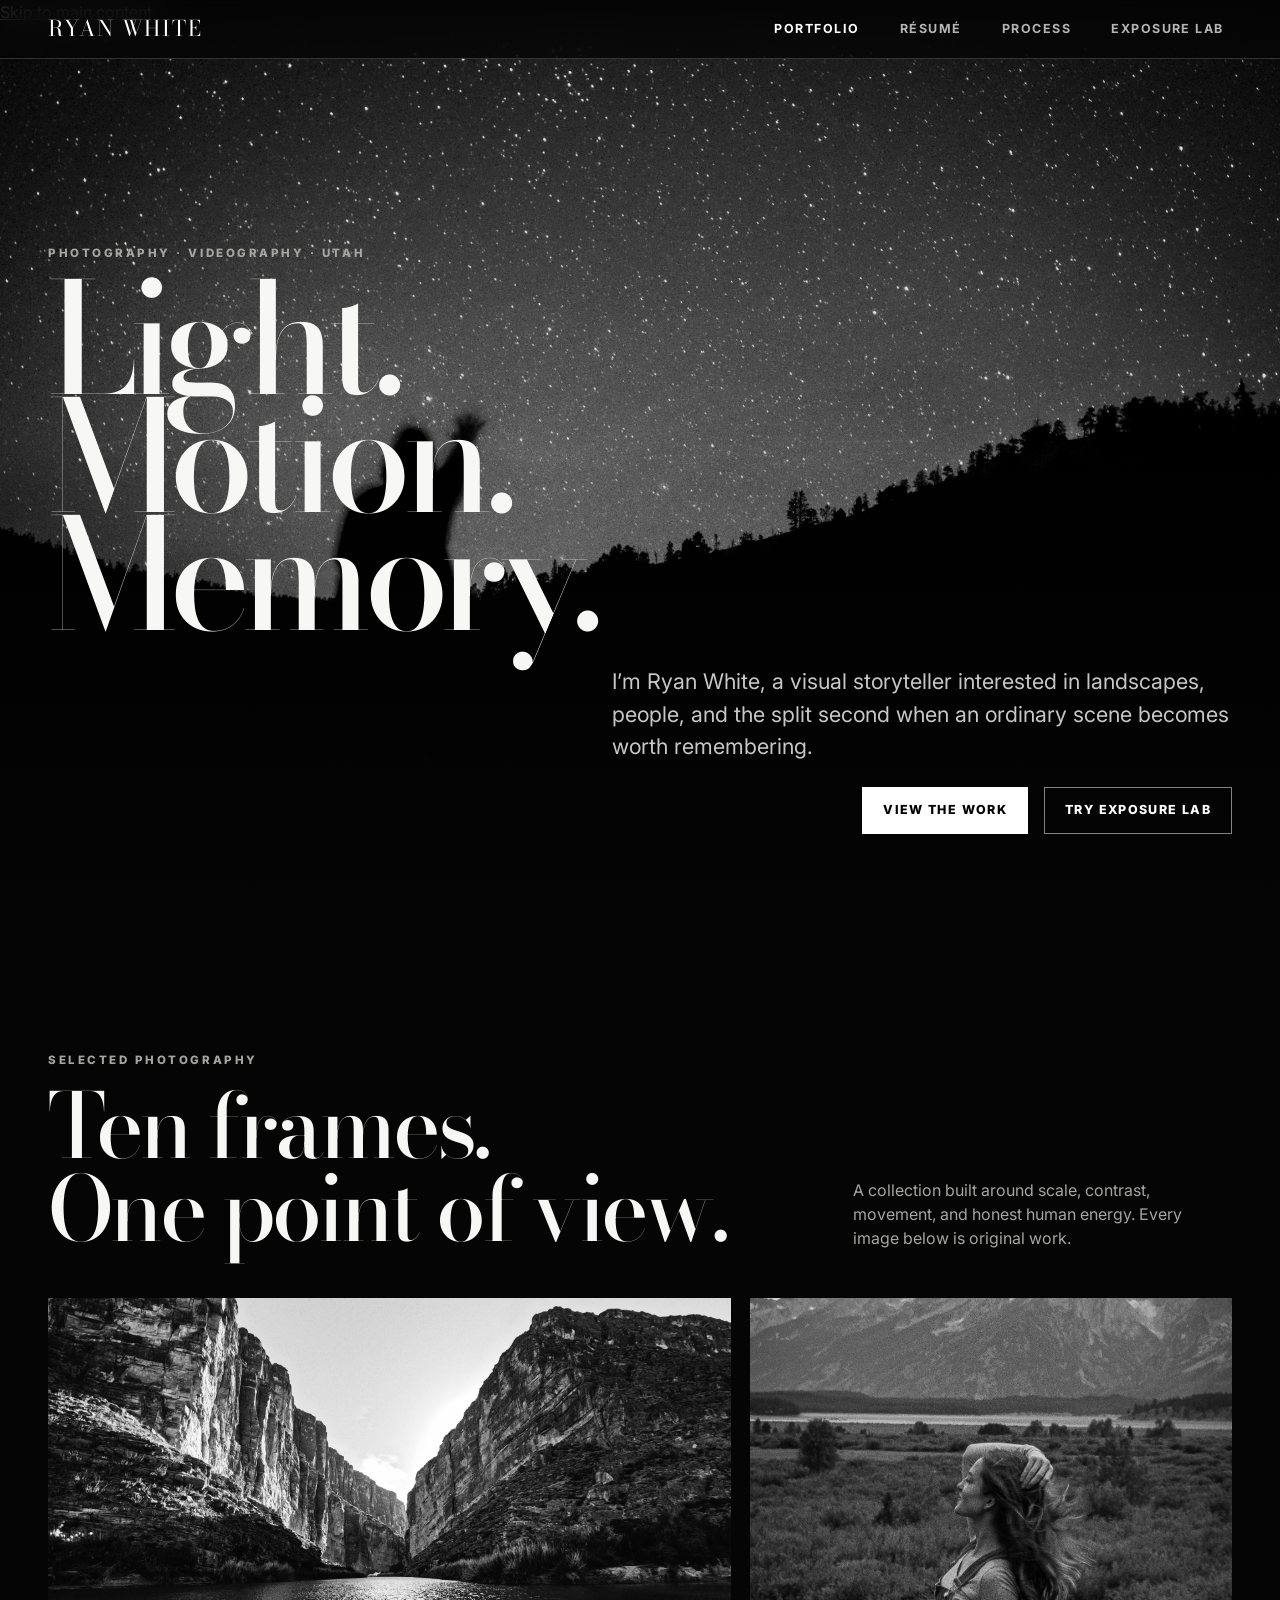
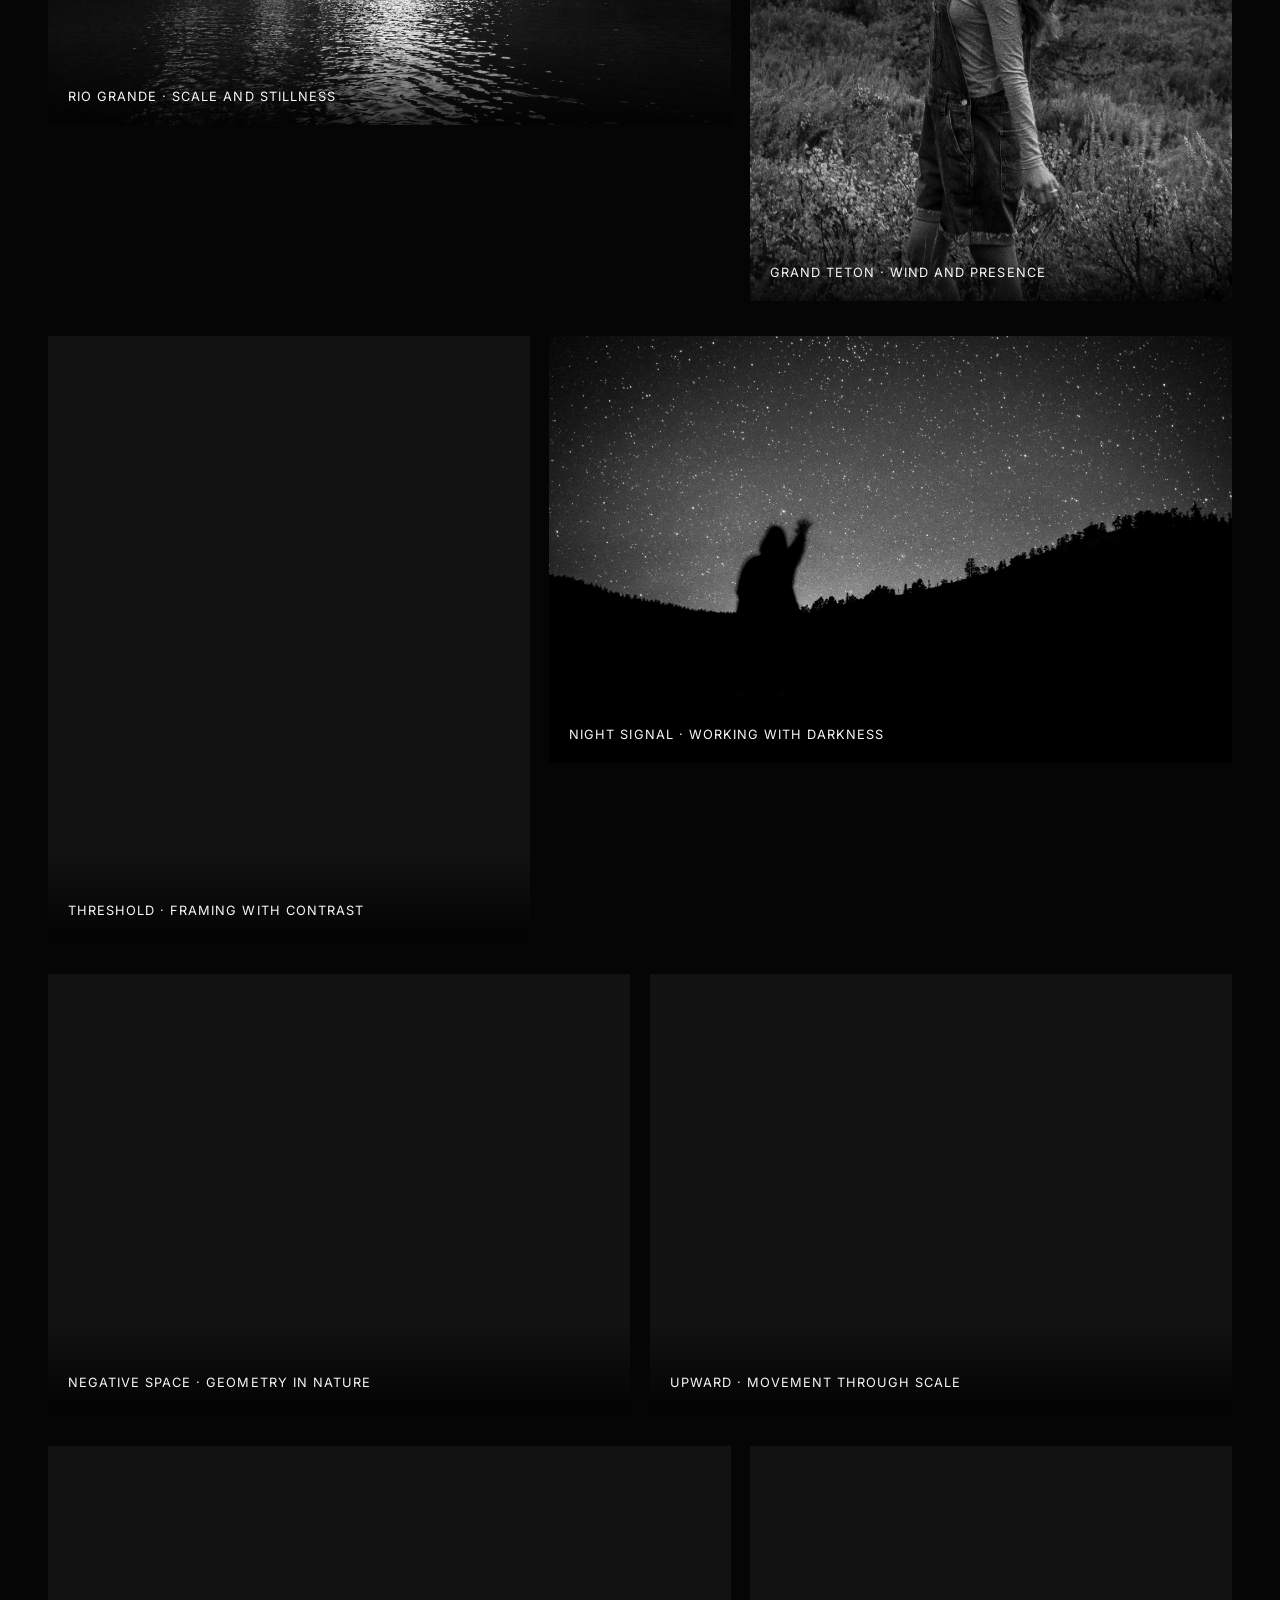
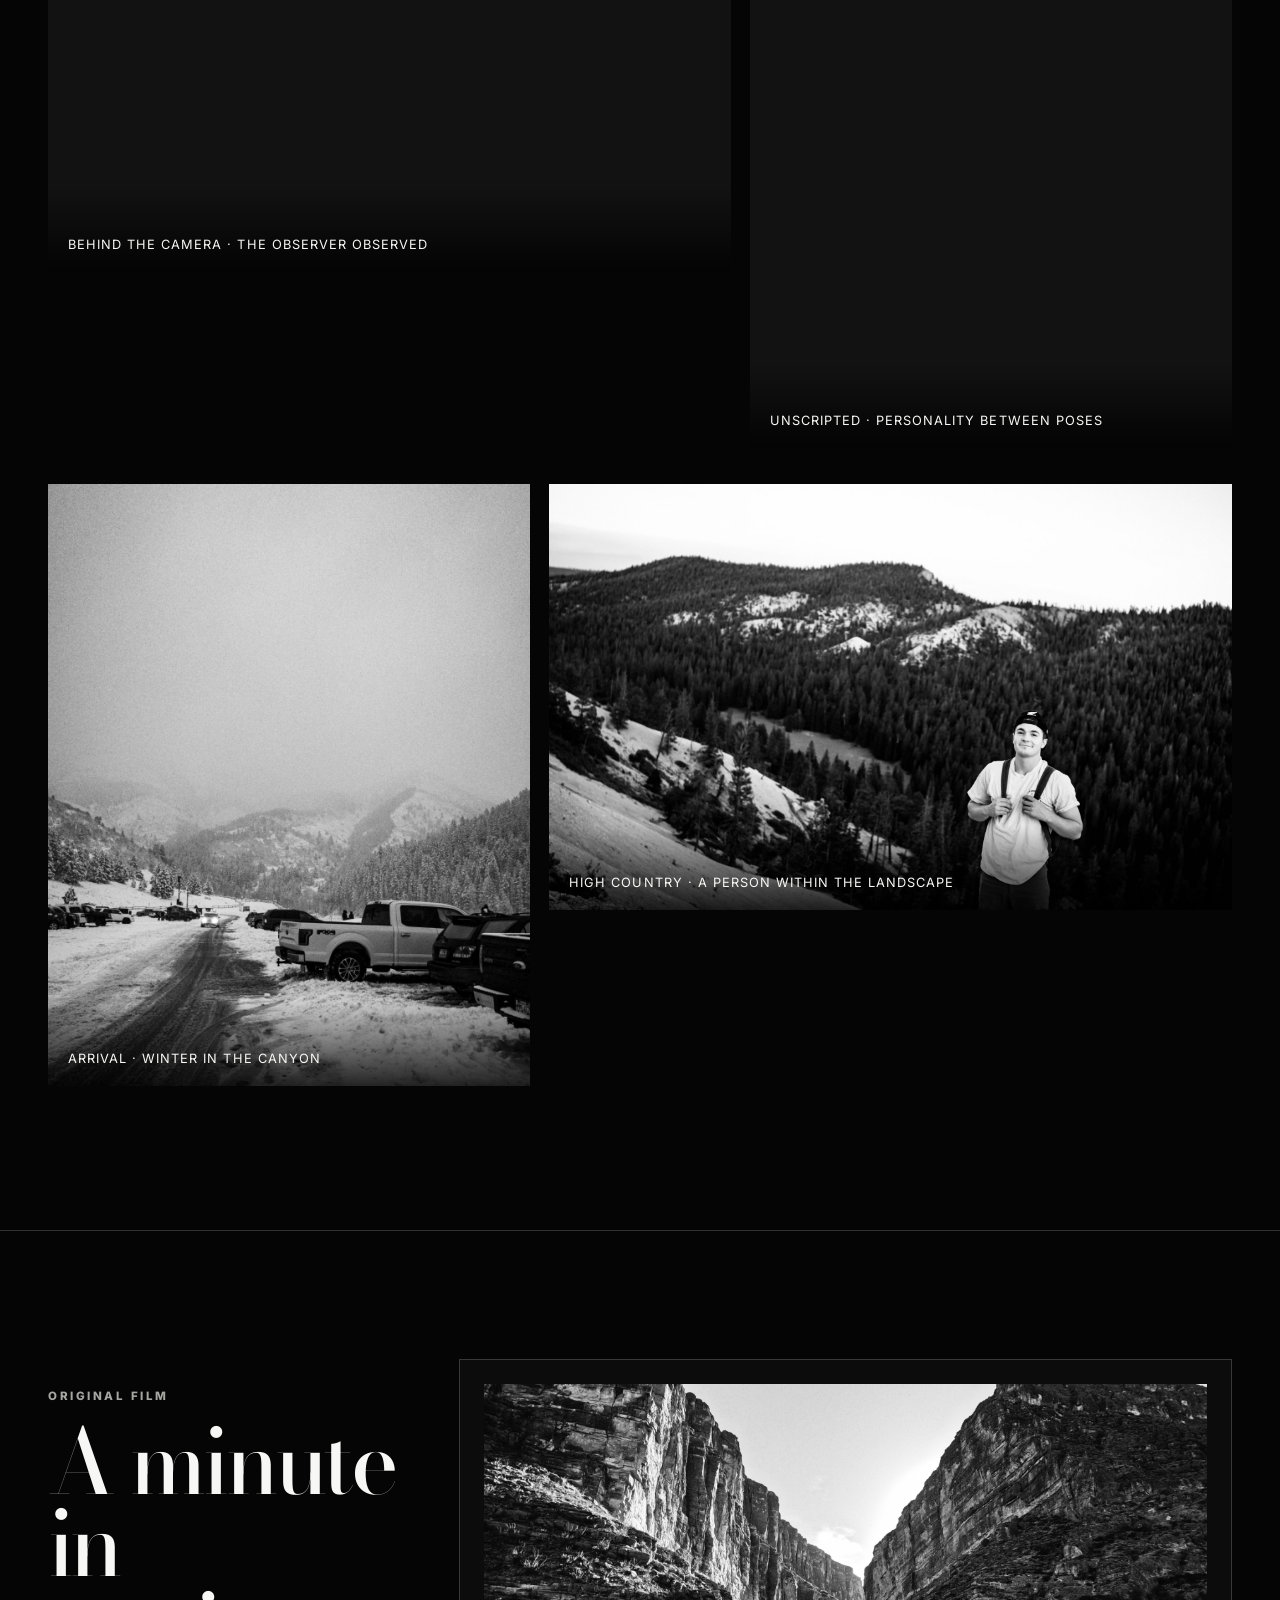
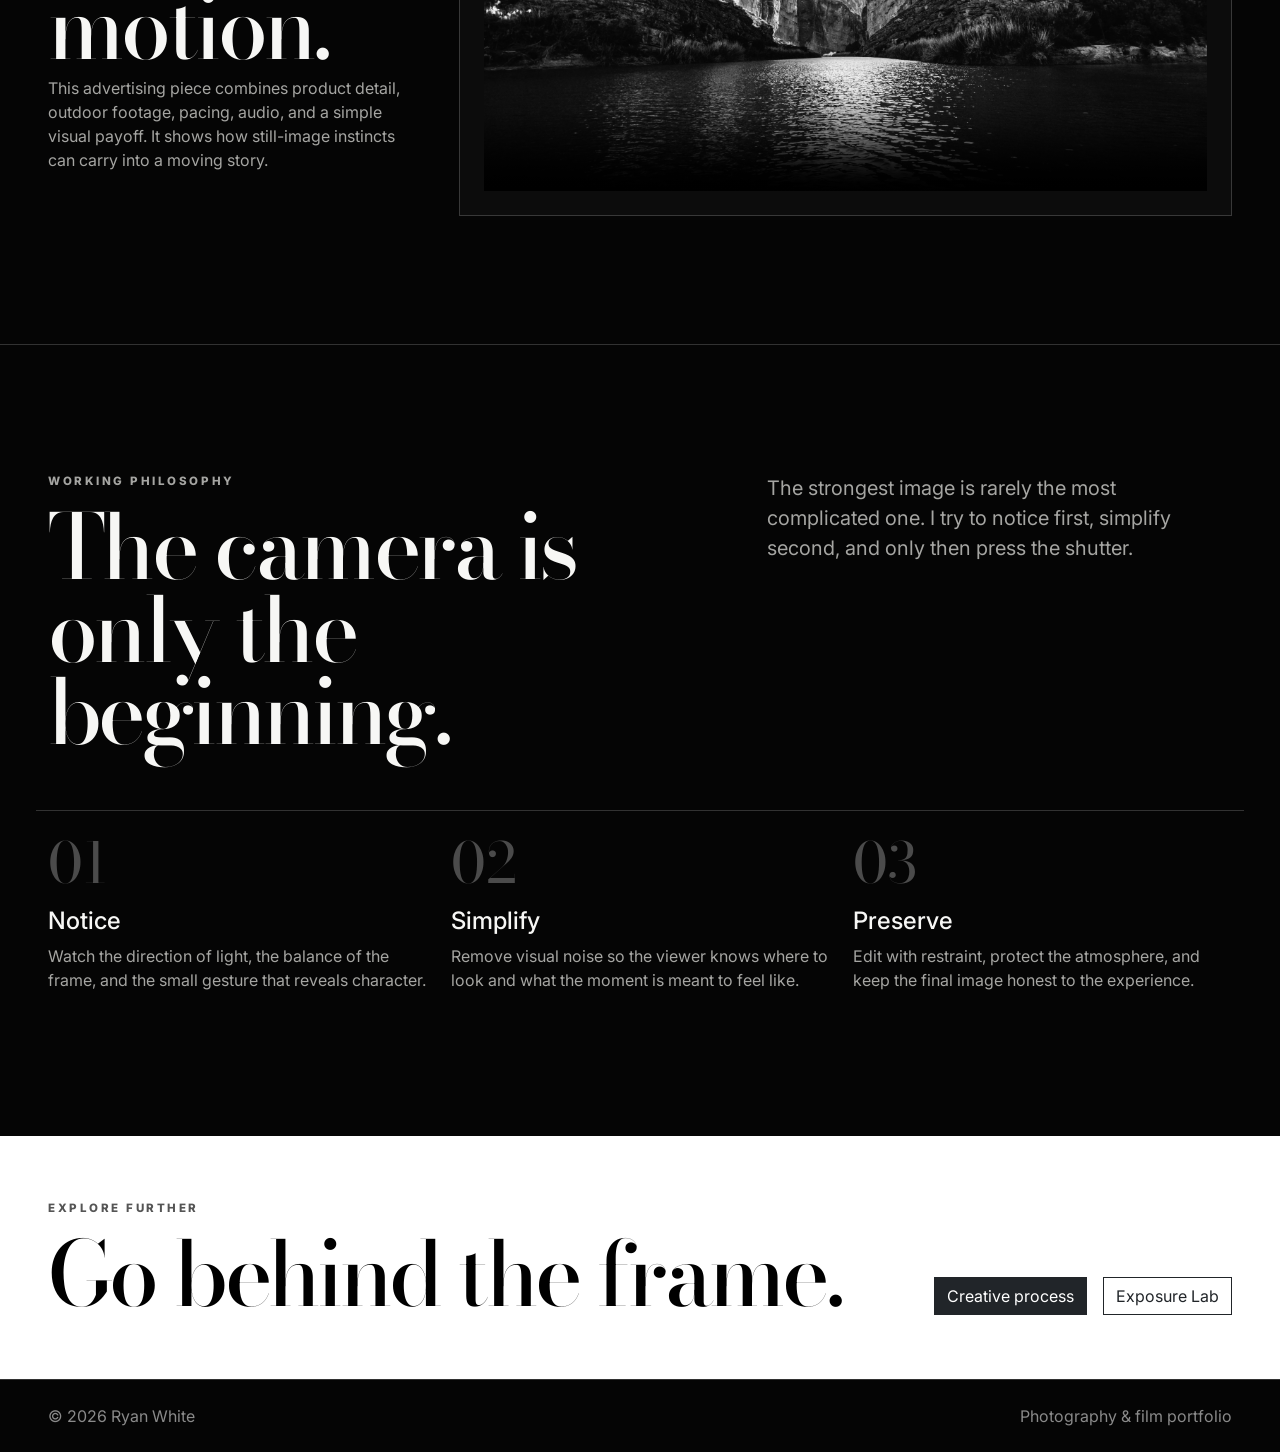
==== commit 1566f3d4: "Improve portfolio accessibility and usability" ====
--- a/index.html
+++ b/index.html
@@ -12,13 +12,14 @@
   <link rel="stylesheet" href="styles.css">
 </head>
 <body>
+  <a class="skip-link" href="#main-content">Skip to main content</a>
   <nav class="navbar navbar-expand-lg navbar-dark site-nav">
     <div class="container-fluid px-lg-5">
       <a class="navbar-brand" href="index.html">RYAN WHITE</a>
       <button class="navbar-toggler" type="button" data-bs-toggle="collapse" data-bs-target="#mainNav" aria-controls="mainNav" aria-expanded="false" aria-label="Toggle navigation"><span class="navbar-toggler-icon"></span></button>
       <div class="collapse navbar-collapse" id="mainNav">
         <ul class="navbar-nav ms-auto gap-lg-4">
-          <li class="nav-item"><a class="nav-link active" href="index.html">Portfolio</a></li>
+          <li class="nav-item"><a class="nav-link active" href="index.html" aria-current="page">Portfolio</a></li>
           <li class="nav-item"><a class="nav-link" href="resume.html">Résumé</a></li>
           <li class="nav-item"><a class="nav-link" href="scratch.html">Process</a></li>
           <li class="nav-item"><a class="nav-link" href="app.html">Exposure Lab</a></li>
@@ -39,7 +40,7 @@
     </div>
   </header>
 
-  <main>
+  <main id="main-content">
     <section class="section-pad" id="work">
       <div class="container-fluid px-lg-5">
         <div class="row g-4 align-items-end mb-5">
@@ -48,20 +49,20 @@
         </div>
 
         <div class="portfolio-grid">
-          <figure class="portfolio-item wide"><img src="canyon-river.jpg" alt="River winding between tall canyon walls"><figcaption>Rio Grande · Scale and stillness</figcaption></figure>
-          <figure class="portfolio-item narrow"><img src="teton-portrait.jpg" alt="Woman standing before the Grand Tetons"><figcaption>Grand Teton · Wind and presence</figcaption></figure>
+          <figure class="portfolio-item wide"><img src="canyon-river.jpg" alt="River winding between tall canyon walls" decoding="async"><figcaption>Rio Grande · Scale and stillness</figcaption></figure>
+          <figure class="portfolio-item narrow"><img src="teton-portrait.jpg" alt="Woman standing before the Grand Tetons" decoding="async"><figcaption>Grand Teton · Wind and presence</figcaption></figure>
 
-          <figure class="portfolio-item narrow"><img src="tunnel-silhouette.jpg" alt="Silhouette standing in a concrete tunnel"><figcaption>Threshold · Framing with contrast</figcaption></figure>
-          <figure class="portfolio-item wide"><img src="starfield.jpg" alt="Silhouette beneath a dense night sky"><figcaption>Night Signal · Working with darkness</figcaption></figure>
+          <figure class="portfolio-item narrow"><img src="tunnel-silhouette.jpg" alt="Silhouette standing in a concrete tunnel" loading="lazy" decoding="async"><figcaption>Threshold · Framing with contrast</figcaption></figure>
+          <figure class="portfolio-item wide"><img src="starfield.jpg" alt="Silhouette beneath a dense night sky" loading="lazy" decoding="async"><figcaption>Night Signal · Working with darkness</figcaption></figure>
 
-          <figure class="portfolio-item half"><img src="rock-abstract.jpg" alt="Abstract opening formed by canyon rock"><figcaption>Negative Space · Geometry in nature</figcaption></figure>
-          <figure class="portfolio-item half"><img src="canyon-hike.jpg" alt="Hiker climbing through a narrow canyon"><figcaption>Upward · Movement through scale</figcaption></figure>
+          <figure class="portfolio-item half"><img src="rock-abstract.jpg" alt="Abstract opening formed by canyon rock" loading="lazy" decoding="async"><figcaption>Negative Space · Geometry in nature</figcaption></figure>
+          <figure class="portfolio-item half"><img src="canyon-hike.jpg" alt="Hiker climbing through a narrow canyon" loading="lazy" decoding="async"><figcaption>Upward · Movement through scale</figcaption></figure>
 
-          <figure class="portfolio-item wide"><img src="photographer.jpg" alt="Photographer looking through a camera"><figcaption>Behind the Camera · The observer observed</figcaption></figure>
-          <figure class="portfolio-item narrow"><img src="desert-portrait.jpg" alt="Laughing portrait in a desert setting"><figcaption>Unscripted · Personality between poses</figcaption></figure>
+          <figure class="portfolio-item wide"><img src="photographer.jpg" alt="Photographer looking through a camera" loading="lazy" decoding="async"><figcaption>Behind the Camera · The observer observed</figcaption></figure>
+          <figure class="portfolio-item narrow"><img src="desert-portrait.jpg" alt="Laughing portrait in a desert setting" loading="lazy" decoding="async"><figcaption>Unscripted · Personality between poses</figcaption></figure>
 
-          <figure class="portfolio-item narrow"><img class="top" src="winter-road.jpg" alt="Snow-covered mountain road and parked vehicles"><figcaption>Arrival · Winter in the canyon</figcaption></figure>
-          <figure class="portfolio-item wide"><img class="low" src="mountain-portrait.jpg" alt="Hiker standing above a mountain valley"><figcaption>High Country · A person within the landscape</figcaption></figure>
+          <figure class="portfolio-item narrow"><img class="top" src="winter-road.jpg" alt="Snow-covered mountain road and parked vehicles" loading="lazy" decoding="async"><figcaption>Arrival · Winter in the canyon</figcaption></figure>
+          <figure class="portfolio-item wide"><img class="low" src="mountain-portrait.jpg" alt="Hiker standing above a mountain valley" loading="lazy" decoding="async"><figcaption>High Country · A person within the landscape</figcaption></figure>
         </div>
       </div>
     </section>
